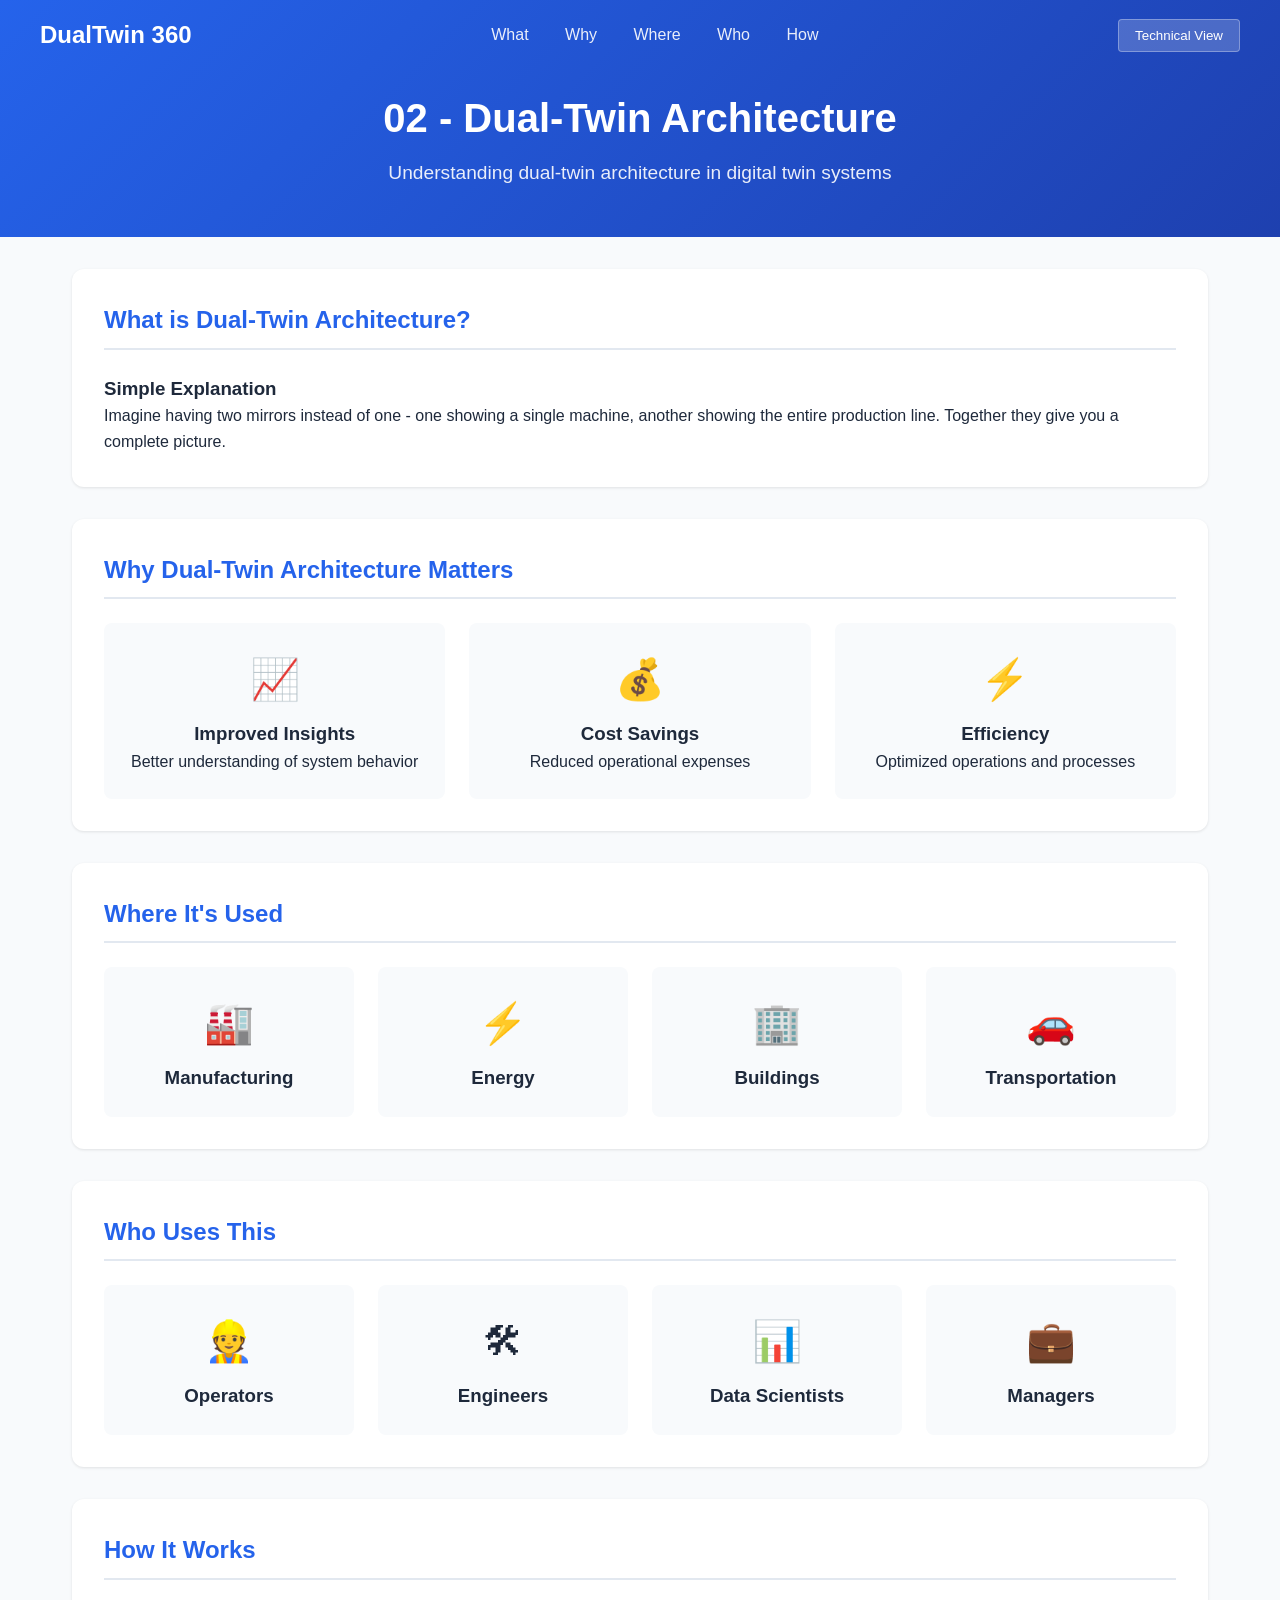
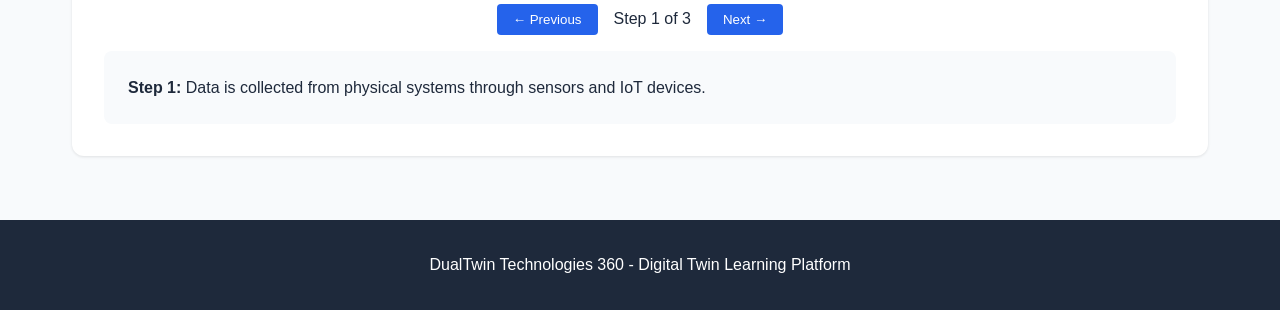
==== concepts/02_dual_twin_architecture/html_demo/index.html @ 0518badc "Add DualTwin Technologies 360° - Complete digital twin educational repository This comprehensive rep" ====
<!DOCTYPE html>
<html lang="en">
<head>
    <meta charset="UTF-8">
    <meta name="viewport" content="width=device-width, initial-scale=1.0">
    <title>Dual-Twin Architecture - DualTwin 360</title>
    <link rel="stylesheet" href="styles.css">
</head>
<body>
    <header>
        <nav>
            <div class="logo">DualTwin 360</div>
            <div class="nav-links">
                <a href="#what">What</a>
                <a href="#why">Why</a>
                <a href="#where">Where</a>
                <a href="#who">Who</a>
                <a href="#how">How</a>
            </div>
            <button id="viewToggle" class="view-toggle">Technical View</button>
        </nav>
        <h1>02 - Dual-Twin Architecture</h1>
        <p class="subtitle">Understanding dual-twin architecture in digital twin systems</p>
    </header>

    <main>
        <section id="what" class="section">
            <h2>What is Dual-Twin Architecture?</h2>
            <div class="content-wrapper">
                <div class="non-technical">
                    <h3>Simple Explanation</h3>
                    <p>Imagine having two mirrors instead of one - one showing a single machine, another showing the entire production line. Together they give you a complete picture.</p>
                </div>
                <div class="technical hidden">
                    <h3>Technical Definition</h3>
                    <p>A design pattern where multiple digital twins are interconnected to provide complementary perspectives, typically pairing asset twins with process twins.</p>
                </div>
            </div>
        </section>

        <section id="why" class="section">
            <h2>Why Dual-Twin Architecture Matters</h2>
            <div class="benefits-grid">
                <div class="benefit-card">
                    <div class="benefit-icon">&#128200;</div>
                    <h3>Improved Insights</h3>
                    <p>Better understanding of system behavior</p>
                </div>
                <div class="benefit-card">
                    <div class="benefit-icon">&#128176;</div>
                    <h3>Cost Savings</h3>
                    <p>Reduced operational expenses</p>
                </div>
                <div class="benefit-card">
                    <div class="benefit-icon">&#9889;</div>
                    <h3>Efficiency</h3>
                    <p>Optimized operations and processes</p>
                </div>
            </div>
        </section>

        <section id="where" class="section">
            <h2>Where It's Used</h2>
            <div class="industries-container">
                <div class="industry-item">
                    <div class="industry-icon">&#127981;</div>
                    <h3>Manufacturing</h3>
                </div>
                <div class="industry-item">
                    <div class="industry-icon">&#9889;</div>
                    <h3>Energy</h3>
                </div>
                <div class="industry-item">
                    <div class="industry-icon">&#127970;</div>
                    <h3>Buildings</h3>
                </div>
                <div class="industry-item">
                    <div class="industry-icon">&#128663;</div>
                    <h3>Transportation</h3>
                </div>
            </div>
        </section>

        <section id="who" class="section">
            <h2>Who Uses This</h2>
            <div class="roles-container">
                <div class="role-card">
                    <div class="role-icon">&#128119;</div>
                    <h3>Operators</h3>
                </div>
                <div class="role-card">
                    <div class="role-icon">&#128736;</div>
                    <h3>Engineers</h3>
                </div>
                <div class="role-card">
                    <div class="role-icon">&#128202;</div>
                    <h3>Data Scientists</h3>
                </div>
                <div class="role-card">
                    <div class="role-icon">&#128188;</div>
                    <h3>Managers</h3>
                </div>
            </div>
        </section>

        <section id="how" class="section">
            <h2>How It Works</h2>
            <div class="architecture-demo">
                <div class="step-container">
                    <button id="prevStep" class="step-btn">&larr; Previous</button>
                    <span id="stepIndicator">Step 1 of 3</span>
                    <button id="nextStep" class="step-btn">Next &rarr;</button>
                </div>
                <div class="step-description" id="stepDescription">
                    <p><strong>Step 1:</strong> Data is collected from physical systems through sensors and IoT devices.</p>
                </div>
            </div>
        </section>
    </main>

    <footer>
        <p>DualTwin Technologies 360 - Digital Twin Learning Platform</p>
    </footer>

    <script src="script.js"></script>
</body>
</html>
---- concepts/02_dual_twin_architecture/html_demo/styles.css ----
:root {
    --primary-color: #2563eb;
    --secondary-color: #1e40af;
    --accent-color: #3b82f6;
    --background-color: #f8fafc;
    --card-background: #ffffff;
    --text-color: #1e293b;
    --text-light: #64748b;
    --border-color: #e2e8f0;
}

* { margin: 0; padding: 0; box-sizing: border-box; }

body {
    font-family: -apple-system, BlinkMacSystemFont, 'Segoe UI', Roboto, sans-serif;
    background-color: var(--background-color);
    color: var(--text-color);
    line-height: 1.6;
}

header {
    background: linear-gradient(135deg, var(--primary-color), var(--secondary-color));
    color: white;
    padding: 1rem 2rem 3rem;
    text-align: center;
}

nav {
    display: flex;
    justify-content: space-between;
    align-items: center;
    max-width: 1200px;
    margin: 0 auto 2rem;
}

.logo { font-size: 1.5rem; font-weight: bold; }

.nav-links a {
    color: white;
    text-decoration: none;
    margin: 0 1rem;
    opacity: 0.9;
}

.view-toggle {
    background: rgba(255,255,255,0.2);
    border: 1px solid rgba(255,255,255,0.3);
    color: white;
    padding: 0.5rem 1rem;
    border-radius: 4px;
    cursor: pointer;
}

h1 { font-size: 2.5rem; margin-bottom: 0.5rem; }
.subtitle { opacity: 0.9; font-size: 1.2rem; }

main { max-width: 1200px; margin: 0 auto; padding: 2rem; }

.section {
    background: var(--card-background);
    border-radius: 12px;
    padding: 2rem;
    margin-bottom: 2rem;
    box-shadow: 0 1px 3px rgba(0,0,0,0.1);
}

.section h2 {
    color: var(--primary-color);
    margin-bottom: 1.5rem;
    border-bottom: 2px solid var(--border-color);
    padding-bottom: 0.5rem;
}

.hidden { display: none; }

.benefits-grid, .industries-container, .roles-container {
    display: grid;
    grid-template-columns: repeat(auto-fit, minmax(200px, 1fr));
    gap: 1.5rem;
}

.benefit-card, .industry-item, .role-card {
    background: var(--background-color);
    border-radius: 8px;
    padding: 1.5rem;
    text-align: center;
}

.benefit-icon, .industry-icon, .role-icon {
    font-size: 2.5rem;
    margin-bottom: 0.5rem;
}

.step-container {
    display: flex;
    justify-content: center;
    align-items: center;
    gap: 1rem;
    margin-bottom: 1rem;
}

.step-btn {
    background: var(--primary-color);
    color: white;
    border: none;
    padding: 0.5rem 1rem;
    border-radius: 4px;
    cursor: pointer;
}

.step-description {
    background: var(--background-color);
    border-radius: 8px;
    padding: 1.5rem;
}

footer {
    background: var(--text-color);
    color: white;
    text-align: center;
    padding: 2rem;
}

@media (max-width: 768px) {
    nav { flex-direction: column; gap: 1rem; }
}
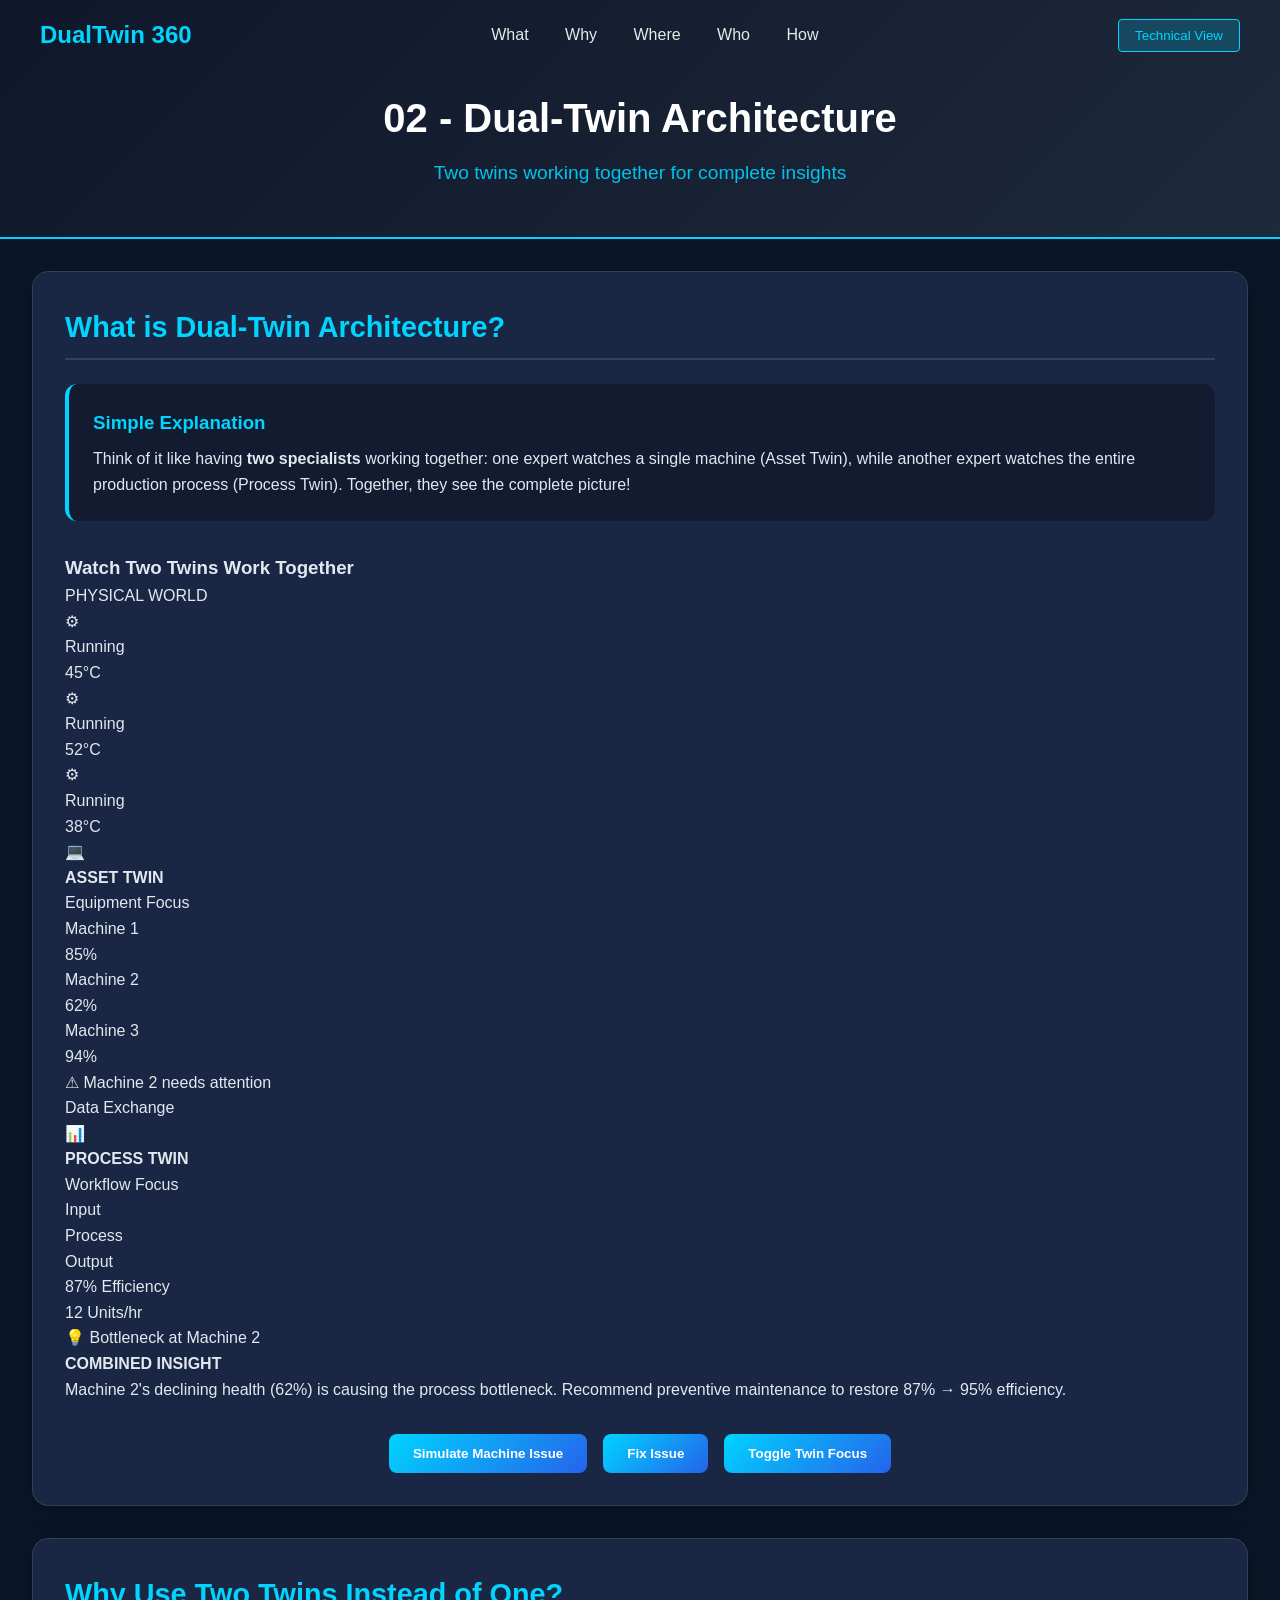
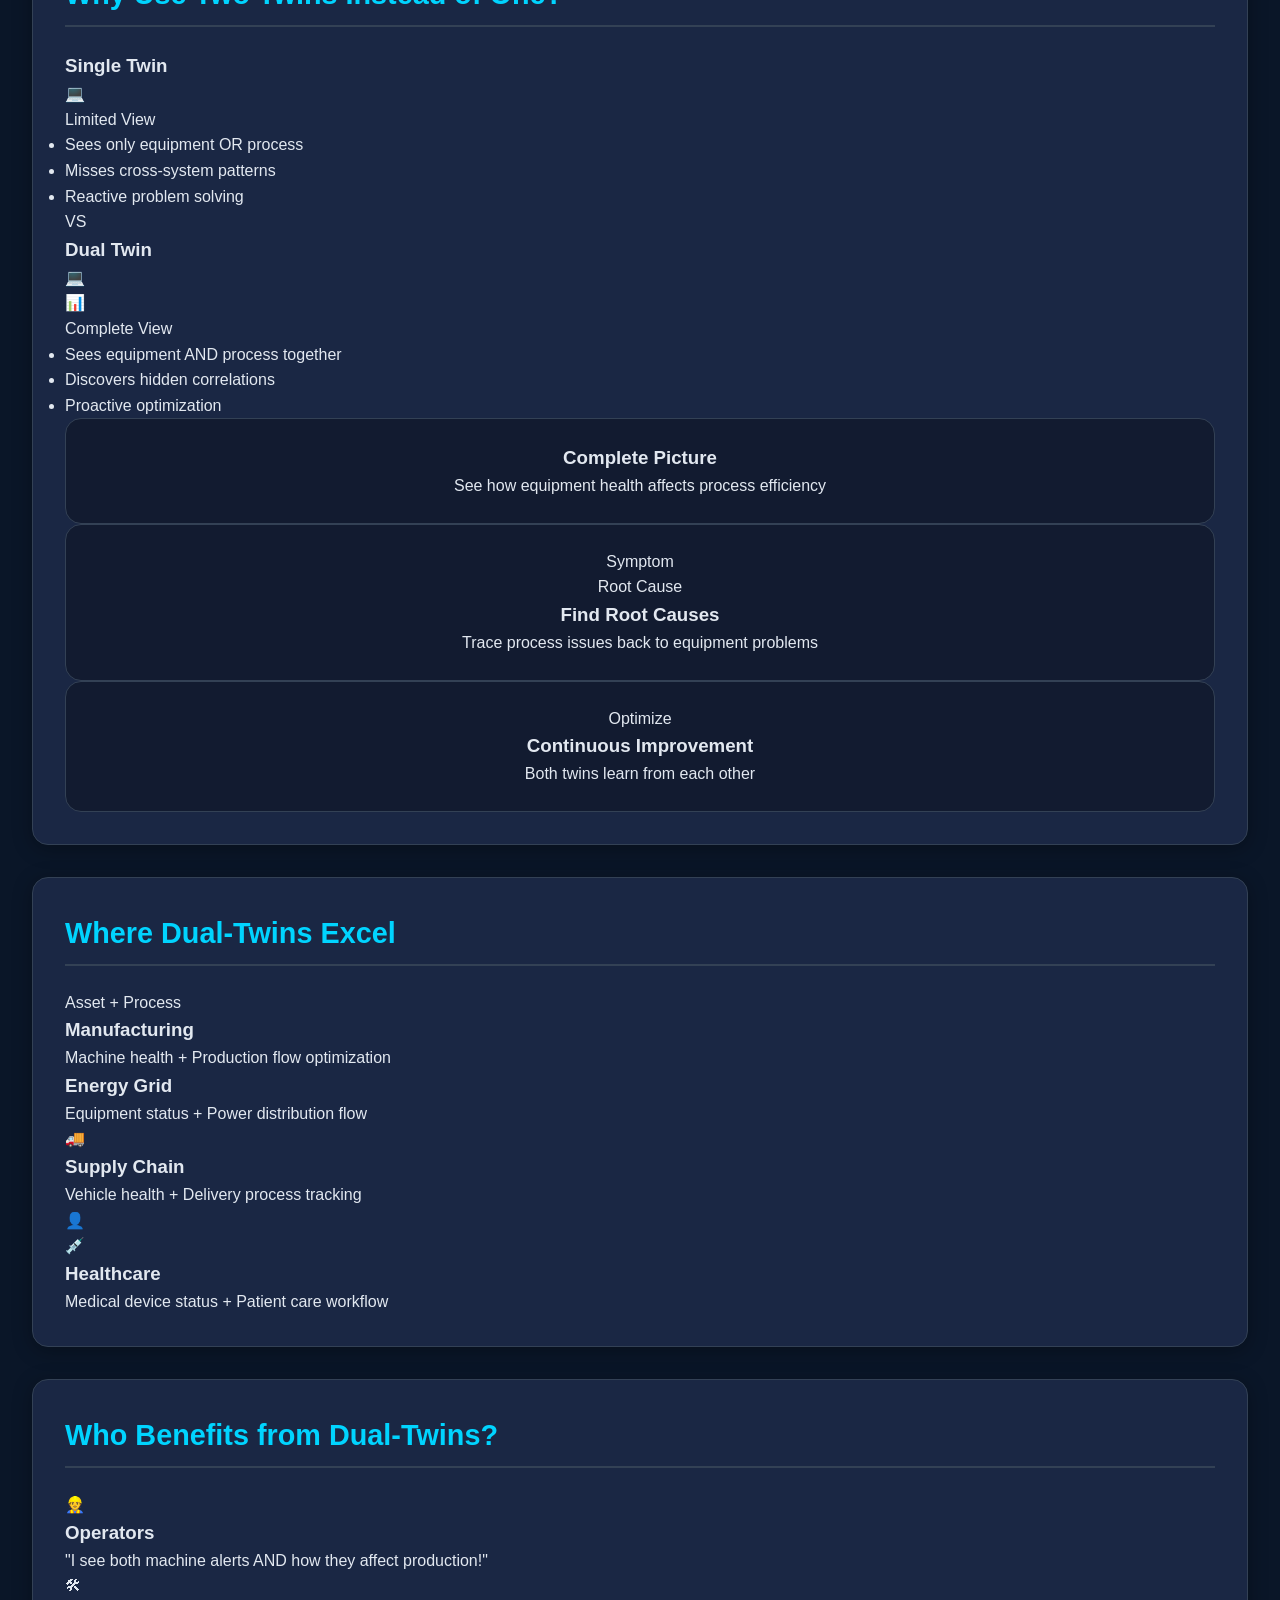
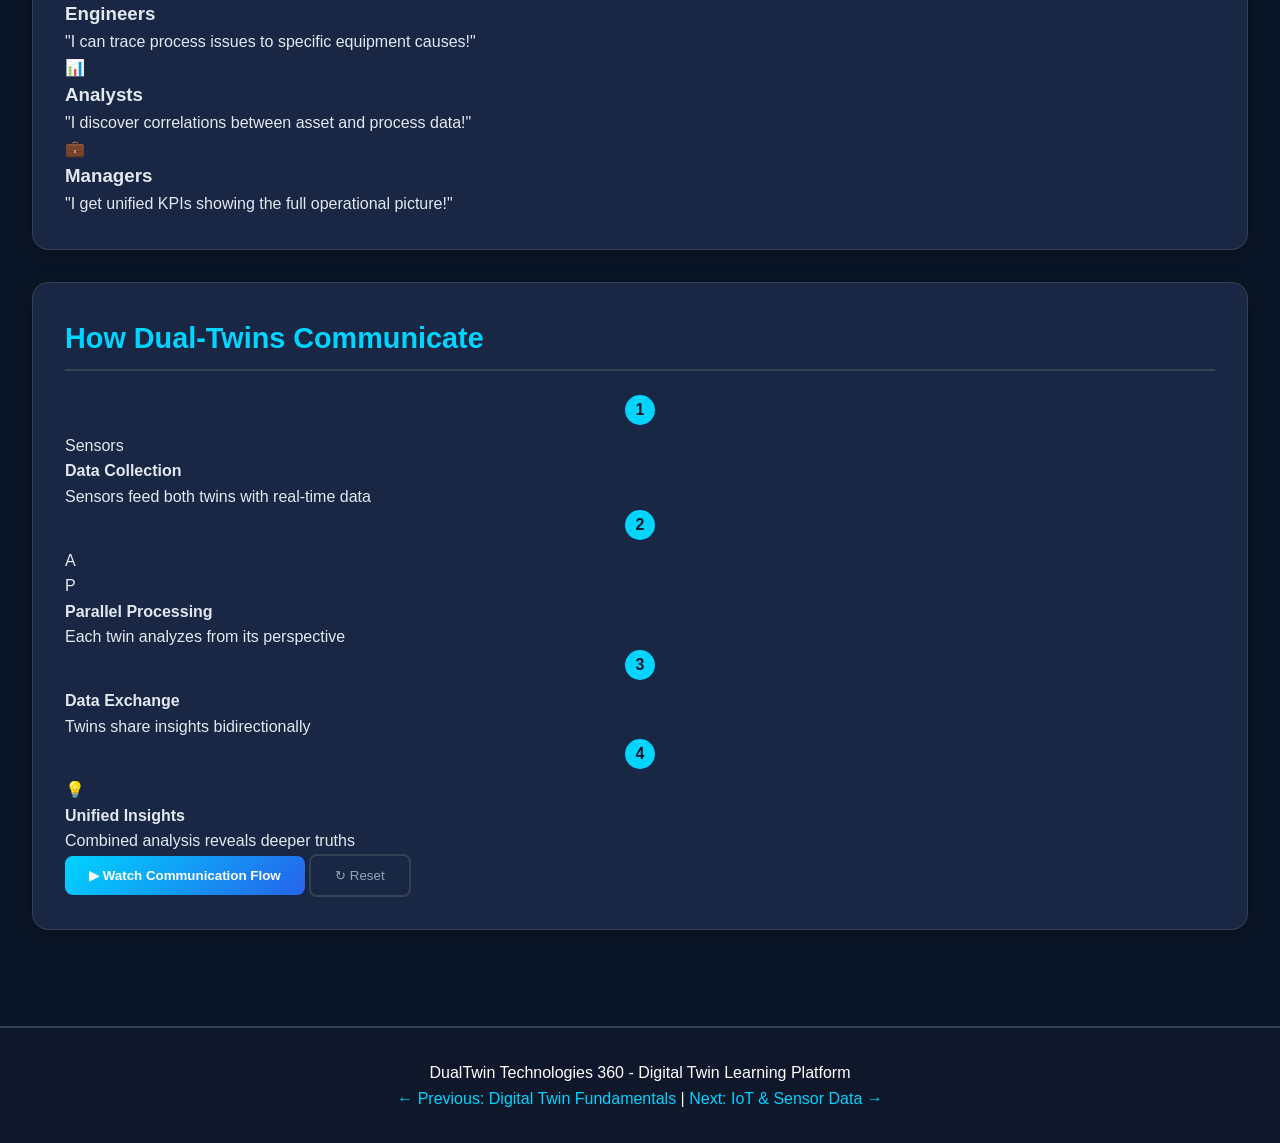
==== commit cce0d978: "Enhance HTML demos with concept-specific animations and dark theme - Concept 01 (Digital Twin Fundam" ====
--- a/concepts/02_dual_twin_architecture/html_demo/index.html
+++ b/concepts/02_dual_twin_architecture/html_demo/index.html
@@ -20,108 +20,430 @@
             <button id="viewToggle" class="view-toggle">Technical View</button>
         </nav>
         <h1>02 - Dual-Twin Architecture</h1>
-        <p class="subtitle">Understanding dual-twin architecture in digital twin systems</p>
+        <p class="subtitle">Two twins working together for complete insights</p>
     </header>
 
     <main>
+        <!-- WHAT Section with Dual Twin Visualization -->
         <section id="what" class="section">
             <h2>What is Dual-Twin Architecture?</h2>
             <div class="content-wrapper">
-                <div class="non-technical">
-                    <h3>Simple Explanation</h3>
-                    <p>Imagine having two mirrors instead of one - one showing a single machine, another showing the entire production line. Together they give you a complete picture.</p>
-                </div>
-                <div class="technical hidden">
-                    <h3>Technical Definition</h3>
-                    <p>A design pattern where multiple digital twins are interconnected to provide complementary perspectives, typically pairing asset twins with process twins.</p>
+                <div class="explanation-box">
+                    <div class="non-technical">
+                        <h3>Simple Explanation</h3>
+                        <p>Think of it like having <strong>two specialists</strong> working together: one expert watches a single machine (Asset Twin), while another expert watches the entire production process (Process Twin). Together, they see the complete picture!</p>
+                    </div>
+                    <div class="technical hidden">
+                        <h3>Technical Definition</h3>
+                        <p>Dual-Twin Architecture pairs an <strong>Asset Digital Twin</strong> (representing physical equipment state) with a <strong>Process Digital Twin</strong> (representing workflow and operations), enabling bidirectional data exchange for holistic system optimization.</p>
+                    </div>
+                </div>
+                
+                <!-- Interactive Dual Twin Animation -->
+                <div class="dual-twin-demo">
+                    <h3>Watch Two Twins Work Together</h3>
+                    <div class="dual-scene">
+                        <!-- Physical World -->
+                        <div class="physical-layer">
+                            <div class="layer-label">PHYSICAL WORLD</div>
+                            <div class="factory-floor">
+                                <div class="machine-unit" id="machine1">
+                                    <div class="machine-icon">&#9881;</div>
+                                    <div class="machine-status running">Running</div>
+                                    <div class="machine-temp">45°C</div>
+                                </div>
+                                <div class="conveyor-line">
+                                    <div class="product-item"></div>
+                                    <div class="product-item"></div>
+                                    <div class="product-item"></div>
+                                </div>
+                                <div class="machine-unit" id="machine2">
+                                    <div class="machine-icon">&#9881;</div>
+                                    <div class="machine-status running">Running</div>
+                                    <div class="machine-temp">52°C</div>
+                                </div>
+                                <div class="conveyor-line">
+                                    <div class="product-item"></div>
+                                    <div class="product-item"></div>
+                                </div>
+                                <div class="machine-unit" id="machine3">
+                                    <div class="machine-icon">&#9881;</div>
+                                    <div class="machine-status running">Running</div>
+                                    <div class="machine-temp">38°C</div>
+                                </div>
+                            </div>
+                        </div>
+                        
+                        <!-- Data Flow Arrows -->
+                        <div class="data-flow-vertical">
+                            <div class="flow-particle"></div>
+                            <div class="flow-particle"></div>
+                            <div class="flow-particle"></div>
+                        </div>
+                        
+                        <!-- Twin Layer -->
+                        <div class="twin-layer">
+                            <!-- Asset Twin -->
+                            <div class="twin-box asset-twin" id="assetTwin">
+                                <div class="twin-header">
+                                    <div class="twin-icon">&#128187;</div>
+                                    <h4>ASSET TWIN</h4>
+                                    <div class="twin-badge">Equipment Focus</div>
+                                </div>
+                                <div class="twin-content">
+                                    <div class="asset-monitor">
+                                        <div class="monitor-item">
+                                            <span class="label">Machine 1</span>
+                                            <div class="health-bar">
+                                                <div class="health-fill" style="width: 85%"></div>
+                                            </div>
+                                            <span class="value">85%</span>
+                                        </div>
+                                        <div class="monitor-item">
+                                            <span class="label">Machine 2</span>
+                                            <div class="health-bar">
+                                                <div class="health-fill warning" style="width: 62%"></div>
+                                            </div>
+                                            <span class="value">62%</span>
+                                        </div>
+                                        <div class="monitor-item">
+                                            <span class="label">Machine 3</span>
+                                            <div class="health-bar">
+                                                <div class="health-fill" style="width: 94%"></div>
+                                            </div>
+                                            <span class="value">94%</span>
+                                        </div>
+                                    </div>
+                                    <div class="twin-insight">
+                                        <span class="insight-icon">&#9888;</span>
+                                        <span>Machine 2 needs attention</span>
+                                    </div>
+                                </div>
+                            </div>
+                            
+                            <!-- Connection Bridge -->
+                            <div class="twin-bridge">
+                                <div class="bridge-line"></div>
+                                <div class="bridge-data" id="bridgeData1"></div>
+                                <div class="bridge-data" id="bridgeData2"></div>
+                                <div class="bridge-label">Data Exchange</div>
+                            </div>
+                            
+                            <!-- Process Twin -->
+                            <div class="twin-box process-twin" id="processTwin">
+                                <div class="twin-header">
+                                    <div class="twin-icon">&#128202;</div>
+                                    <h4>PROCESS TWIN</h4>
+                                    <div class="twin-badge">Workflow Focus</div>
+                                </div>
+                                <div class="twin-content">
+                                    <div class="process-flow-mini">
+                                        <div class="flow-stage active">
+                                            <div class="stage-dot"></div>
+                                            <span>Input</span>
+                                        </div>
+                                        <div class="flow-connector"></div>
+                                        <div class="flow-stage active">
+                                            <div class="stage-dot"></div>
+                                            <span>Process</span>
+                                        </div>
+                                        <div class="flow-connector"></div>
+                                        <div class="flow-stage">
+                                            <div class="stage-dot"></div>
+                                            <span>Output</span>
+                                        </div>
+                                    </div>
+                                    <div class="process-metrics">
+                                        <div class="metric">
+                                            <span class="metric-value">87%</span>
+                                            <span class="metric-label">Efficiency</span>
+                                        </div>
+                                        <div class="metric">
+                                            <span class="metric-value">12</span>
+                                            <span class="metric-label">Units/hr</span>
+                                        </div>
+                                    </div>
+                                    <div class="twin-insight">
+                                        <span class="insight-icon">&#128161;</span>
+                                        <span>Bottleneck at Machine 2</span>
+                                    </div>
+                                </div>
+                            </div>
+                        </div>
+                        
+                        <!-- Combined Insight -->
+                        <div class="combined-insight">
+                            <div class="insight-header">
+                                <span class="pulse-dot"></span>
+                                <h4>COMBINED INSIGHT</h4>
+                            </div>
+                            <p id="combinedMessage">Machine 2's declining health (62%) is causing the process bottleneck. Recommend preventive maintenance to restore 87% → 95% efficiency.</p>
+                        </div>
+                    </div>
+                    
+                    <!-- Interactive Controls -->
+                    <div class="demo-controls">
+                        <button id="simulateIssue" class="control-btn issue">Simulate Machine Issue</button>
+                        <button id="fixIssue" class="control-btn fix">Fix Issue</button>
+                        <button id="toggleView" class="control-btn view">Toggle Twin Focus</button>
+                    </div>
                 </div>
             </div>
         </section>
 
+        <!-- WHY Section -->
         <section id="why" class="section">
-            <h2>Why Dual-Twin Architecture Matters</h2>
-            <div class="benefits-grid">
+            <h2>Why Use Two Twins Instead of One?</h2>
+            <div class="comparison-demo">
+                <div class="comparison-side single">
+                    <h3>Single Twin</h3>
+                    <div class="comparison-visual">
+                        <div class="single-twin-icon">&#128187;</div>
+                        <div class="view-scope narrow">
+                            <span>Limited View</span>
+                        </div>
+                    </div>
+                    <ul class="comparison-list">
+                        <li>Sees only equipment OR process</li>
+                        <li>Misses cross-system patterns</li>
+                        <li>Reactive problem solving</li>
+                    </ul>
+                </div>
+                
+                <div class="vs-divider">
+                    <span>VS</span>
+                </div>
+                
+                <div class="comparison-side dual">
+                    <h3>Dual Twin</h3>
+                    <div class="comparison-visual">
+                        <div class="dual-twin-icons">
+                            <div class="mini-twin">&#128187;</div>
+                            <div class="connection-line"></div>
+                            <div class="mini-twin">&#128202;</div>
+                        </div>
+                        <div class="view-scope wide">
+                            <span>Complete View</span>
+                        </div>
+                    </div>
+                    <ul class="comparison-list">
+                        <li>Sees equipment AND process together</li>
+                        <li>Discovers hidden correlations</li>
+                        <li>Proactive optimization</li>
+                    </ul>
+                </div>
+            </div>
+            
+            <div class="benefits-showcase">
                 <div class="benefit-card">
-                    <div class="benefit-icon">&#128200;</div>
-                    <h3>Improved Insights</h3>
-                    <p>Better understanding of system behavior</p>
+                    <div class="benefit-anim">
+                        <div class="puzzle-pieces">
+                            <div class="piece piece1"></div>
+                            <div class="piece piece2"></div>
+                        </div>
+                    </div>
+                    <h3>Complete Picture</h3>
+                    <p>See how equipment health affects process efficiency</p>
                 </div>
                 <div class="benefit-card">
-                    <div class="benefit-icon">&#128176;</div>
-                    <h3>Cost Savings</h3>
-                    <p>Reduced operational expenses</p>
+                    <div class="benefit-anim">
+                        <div class="root-cause">
+                            <div class="symptom">Symptom</div>
+                            <div class="arrow-down"></div>
+                            <div class="cause">Root Cause</div>
+                        </div>
+                    </div>
+                    <h3>Find Root Causes</h3>
+                    <p>Trace process issues back to equipment problems</p>
                 </div>
                 <div class="benefit-card">
-                    <div class="benefit-icon">&#9889;</div>
-                    <h3>Efficiency</h3>
-                    <p>Optimized operations and processes</p>
+                    <div class="benefit-anim">
+                        <div class="optimization-cycle">
+                            <div class="cycle-arrow"></div>
+                            <span>Optimize</span>
+                        </div>
+                    </div>
+                    <h3>Continuous Improvement</h3>
+                    <p>Both twins learn from each other</p>
                 </div>
             </div>
         </section>
 
+        <!-- WHERE Section -->
         <section id="where" class="section">
-            <h2>Where It's Used</h2>
-            <div class="industries-container">
-                <div class="industry-item">
-                    <div class="industry-icon">&#127981;</div>
+            <h2>Where Dual-Twins Excel</h2>
+            <div class="use-case-showcase">
+                <div class="use-case-card" data-case="manufacturing">
+                    <div class="case-animation">
+                        <div class="factory-mini">
+                            <div class="assembly-line">
+                                <div class="station"></div>
+                                <div class="station"></div>
+                                <div class="station"></div>
+                            </div>
+                            <div class="twin-overlay">
+                                <span class="overlay-label">Asset + Process</span>
+                            </div>
+                        </div>
+                    </div>
                     <h3>Manufacturing</h3>
-                </div>
-                <div class="industry-item">
-                    <div class="industry-icon">&#9889;</div>
-                    <h3>Energy</h3>
-                </div>
-                <div class="industry-item">
-                    <div class="industry-icon">&#127970;</div>
-                    <h3>Buildings</h3>
-                </div>
-                <div class="industry-item">
-                    <div class="industry-icon">&#128663;</div>
-                    <h3>Transportation</h3>
+                    <p>Machine health + Production flow optimization</p>
+                </div>
+                
+                <div class="use-case-card" data-case="energy">
+                    <div class="case-animation">
+                        <div class="power-grid">
+                            <div class="generator"></div>
+                            <div class="power-line"></div>
+                            <div class="consumer"></div>
+                        </div>
+                    </div>
+                    <h3>Energy Grid</h3>
+                    <p>Equipment status + Power distribution flow</p>
+                </div>
+                
+                <div class="use-case-card" data-case="logistics">
+                    <div class="case-animation">
+                        <div class="supply-chain">
+                            <div class="warehouse"></div>
+                            <div class="truck-icon">&#128666;</div>
+                            <div class="destination"></div>
+                        </div>
+                    </div>
+                    <h3>Supply Chain</h3>
+                    <p>Vehicle health + Delivery process tracking</p>
+                </div>
+                
+                <div class="use-case-card" data-case="healthcare">
+                    <div class="case-animation">
+                        <div class="hospital-flow">
+                            <div class="patient-icon">&#128100;</div>
+                            <div class="treatment-path"></div>
+                            <div class="equipment-icon">&#128137;</div>
+                        </div>
+                    </div>
+                    <h3>Healthcare</h3>
+                    <p>Medical device status + Patient care workflow</p>
                 </div>
             </div>
         </section>
 
+        <!-- WHO Section -->
         <section id="who" class="section">
-            <h2>Who Uses This</h2>
-            <div class="roles-container">
-                <div class="role-card">
-                    <div class="role-icon">&#128119;</div>
+            <h2>Who Benefits from Dual-Twins?</h2>
+            <div class="stakeholder-map">
+                <div class="stakeholder" data-role="operator">
+                    <div class="stakeholder-icon">&#128119;</div>
                     <h3>Operators</h3>
-                </div>
-                <div class="role-card">
-                    <div class="role-icon">&#128736;</div>
+                    <div class="benefit-bubble">
+                        <p>"I see both machine alerts AND how they affect production!"</p>
+                    </div>
+                </div>
+                
+                <div class="stakeholder" data-role="engineer">
+                    <div class="stakeholder-icon">&#128736;</div>
                     <h3>Engineers</h3>
-                </div>
-                <div class="role-card">
-                    <div class="role-icon">&#128202;</div>
-                    <h3>Data Scientists</h3>
-                </div>
-                <div class="role-card">
-                    <div class="role-icon">&#128188;</div>
+                    <div class="benefit-bubble">
+                        <p>"I can trace process issues to specific equipment causes!"</p>
+                    </div>
+                </div>
+                
+                <div class="stakeholder" data-role="analyst">
+                    <div class="stakeholder-icon">&#128202;</div>
+                    <h3>Analysts</h3>
+                    <div class="benefit-bubble">
+                        <p>"I discover correlations between asset and process data!"</p>
+                    </div>
+                </div>
+                
+                <div class="stakeholder" data-role="manager">
+                    <div class="stakeholder-icon">&#128188;</div>
                     <h3>Managers</h3>
+                    <div class="benefit-bubble">
+                        <p>"I get unified KPIs showing the full operational picture!"</p>
+                    </div>
                 </div>
             </div>
         </section>
 
+        <!-- HOW Section -->
         <section id="how" class="section">
-            <h2>How It Works</h2>
-            <div class="architecture-demo">
-                <div class="step-container">
-                    <button id="prevStep" class="step-btn">&larr; Previous</button>
-                    <span id="stepIndicator">Step 1 of 3</span>
-                    <button id="nextStep" class="step-btn">Next &rarr;</button>
-                </div>
-                <div class="step-description" id="stepDescription">
-                    <p><strong>Step 1:</strong> Data is collected from physical systems through sensors and IoT devices.</p>
-                </div>
+            <h2>How Dual-Twins Communicate</h2>
+            <div class="communication-demo">
+                <div class="comm-step" id="commStep1">
+                    <div class="step-number">1</div>
+                    <div class="step-visual">
+                        <div class="data-source">
+                            <span>Sensors</span>
+                            <div class="sensor-pulse"></div>
+                        </div>
+                    </div>
+                    <h4>Data Collection</h4>
+                    <p>Sensors feed both twins with real-time data</p>
+                </div>
+                
+                <div class="comm-arrow">
+                    <div class="arrow-flow-anim"></div>
+                </div>
+                
+                <div class="comm-step" id="commStep2">
+                    <div class="step-number">2</div>
+                    <div class="step-visual">
+                        <div class="twin-pair">
+                            <div class="mini-asset">A</div>
+                            <div class="mini-process">P</div>
+                        </div>
+                    </div>
+                    <h4>Parallel Processing</h4>
+                    <p>Each twin analyzes from its perspective</p>
+                </div>
+                
+                <div class="comm-arrow">
+                    <div class="arrow-flow-anim"></div>
+                </div>
+                
+                <div class="comm-step" id="commStep3">
+                    <div class="step-number">3</div>
+                    <div class="step-visual">
+                        <div class="exchange-visual">
+                            <div class="exchange-arrow left"></div>
+                            <div class="exchange-arrow right"></div>
+                        </div>
+                    </div>
+                    <h4>Data Exchange</h4>
+                    <p>Twins share insights bidirectionally</p>
+                </div>
+                
+                <div class="comm-arrow">
+                    <div class="arrow-flow-anim"></div>
+                </div>
+                
+                <div class="comm-step" id="commStep4">
+                    <div class="step-number">4</div>
+                    <div class="step-visual">
+                        <div class="unified-insight">
+                            <div class="insight-glow"></div>
+                            <span>&#128161;</span>
+                        </div>
+                    </div>
+                    <h4>Unified Insights</h4>
+                    <p>Combined analysis reveals deeper truths</p>
+                </div>
+            </div>
+            
+            <div class="demo-buttons">
+                <button id="runCommDemo" class="run-btn">&#9654; Watch Communication Flow</button>
+                <button id="resetCommDemo" class="reset-btn">&#8635; Reset</button>
             </div>
         </section>
     </main>
 
     <footer>
         <p>DualTwin Technologies 360 - Digital Twin Learning Platform</p>
+        <p><a href="../01_digital_twin_fundamentals/html_demo/index.html">&larr; Previous: Digital Twin Fundamentals</a> | 
+           <a href="../03_iot_and_sensor_data_streams/html_demo/index.html">Next: IoT & Sensor Data &rarr;</a></p>
     </footer>
 
     <script src="script.js"></script>
 </body>
-</html>+</html>
--- a/concepts/02_dual_twin_architecture/html_demo/styles.css
+++ b/concepts/02_dual_twin_architecture/html_demo/styles.css
@@ -2,11 +2,15 @@
     --primary-color: #2563eb;
     --secondary-color: #1e40af;
     --accent-color: #3b82f6;
-    --background-color: #f8fafc;
-    --card-background: #ffffff;
-    --text-color: #1e293b;
-    --text-light: #64748b;
-    --border-color: #e2e8f0;
+    --background-color: #0a1628;
+    --card-background: #1a2744;
+    --text-color: #e2e8f0;
+    --text-light: #94a3b8;
+    --border-color: #334155;
+    --success-color: #10b981;
+    --warning-color: #f59e0b;
+    --danger-color: #ef4444;
+    --glow-color: #00d4ff;
 }
 
 * { margin: 0; padding: 0; box-sizing: border-box; }
@@ -19,10 +23,11 @@
 }
 
 header {
-    background: linear-gradient(135deg, var(--primary-color), var(--secondary-color));
+    background: linear-gradient(135deg, #0f172a, #1e293b);
     color: white;
     padding: 1rem 2rem 3rem;
     text-align: center;
+    border-bottom: 2px solid var(--glow-color);
 }
 
 nav {
@@ -33,94 +38,224 @@
     margin: 0 auto 2rem;
 }
 
-.logo { font-size: 1.5rem; font-weight: bold; }
+.logo { font-size: 1.5rem; font-weight: bold; color: var(--glow-color); }
 
 .nav-links a {
     color: white;
     text-decoration: none;
     margin: 0 1rem;
     opacity: 0.9;
-}
+    transition: all 0.3s;
+}
+
+.nav-links a:hover { opacity: 1; color: var(--glow-color); }
 
 .view-toggle {
-    background: rgba(255,255,255,0.2);
-    border: 1px solid rgba(255,255,255,0.3);
-    color: white;
+    background: rgba(0,212,255,0.2);
+    border: 1px solid var(--glow-color);
+    color: var(--glow-color);
     padding: 0.5rem 1rem;
     border-radius: 4px;
     cursor: pointer;
-}
+    transition: all 0.3s;
+}
+
+.view-toggle:hover { background: var(--glow-color); color: #0a1628; }
 
 h1 { font-size: 2.5rem; margin-bottom: 0.5rem; }
-.subtitle { opacity: 0.9; font-size: 1.2rem; }
-
-main { max-width: 1200px; margin: 0 auto; padding: 2rem; }
+.subtitle { opacity: 0.9; font-size: 1.2rem; color: var(--glow-color); }
+
+main { max-width: 1400px; margin: 0 auto; padding: 2rem; }
 
 .section {
     background: var(--card-background);
-    border-radius: 12px;
+    border-radius: 16px;
     padding: 2rem;
     margin-bottom: 2rem;
-    box-shadow: 0 1px 3px rgba(0,0,0,0.1);
+    box-shadow: 0 4px 20px rgba(0,0,0,0.3);
+    border: 1px solid var(--border-color);
 }
 
 .section h2 {
-    color: var(--primary-color);
+    color: var(--glow-color);
     margin-bottom: 1.5rem;
+    padding-bottom: 0.5rem;
     border-bottom: 2px solid var(--border-color);
-    padding-bottom: 0.5rem;
+    font-size: 1.8rem;
 }
 
 .hidden { display: none; }
 
-.benefits-grid, .industries-container, .roles-container {
+.explanation-box {
+    background: rgba(0,0,0,0.3);
+    padding: 1.5rem;
+    border-radius: 12px;
+    border-left: 4px solid var(--glow-color);
+    margin-bottom: 2rem;
+}
+
+.explanation-box h3 { color: var(--glow-color); margin-bottom: 0.5rem; }
+
+.animation-container {
+    background: linear-gradient(180deg, #0f172a 0%, #1e293b 100%);
+    border-radius: 16px;
+    padding: 2rem;
+    border: 1px solid var(--border-color);
+    min-height: 400px;
+}
+
+.animation-container h3 {
+    text-align: center;
+    color: var(--text-color);
+    margin-bottom: 1.5rem;
+}
+
+.benefits-grid {
+    display: grid;
+    grid-template-columns: repeat(auto-fit, minmax(250px, 1fr));
+    gap: 1.5rem;
+}
+
+.benefit-card {
+    background: rgba(0,0,0,0.3);
+    border-radius: 16px;
+    padding: 1.5rem;
+    text-align: center;
+    border: 1px solid var(--border-color);
+    transition: all 0.3s;
+}
+
+.benefit-card:hover {
+    transform: translateY(-5px);
+    border-color: var(--glow-color);
+}
+
+.benefit-icon {
+    font-size: 3rem;
+    margin-bottom: 1rem;
+    display: block;
+}
+
+.card-grid {
     display: grid;
     grid-template-columns: repeat(auto-fit, minmax(200px, 1fr));
     gap: 1.5rem;
 }
 
-.benefit-card, .industry-item, .role-card {
-    background: var(--background-color);
-    border-radius: 8px;
-    padding: 1.5rem;
-    text-align: center;
-}
-
-.benefit-icon, .industry-icon, .role-icon {
-    font-size: 2.5rem;
-    margin-bottom: 0.5rem;
-}
-
-.step-container {
-    display: flex;
+.card-item {
+    background: rgba(0,0,0,0.3);
+    border-radius: 12px;
+    padding: 1.5rem;
+    text-align: center;
+    border: 1px solid var(--border-color);
+    transition: all 0.3s;
+}
+
+.card-item:hover {
+    border-color: var(--glow-color);
+    transform: scale(1.02);
+}
+
+.card-icon { font-size: 2.5rem; margin-bottom: 0.5rem; display: block; }
+
+.process-flow {
+    display: flex;
+    flex-wrap: wrap;
     justify-content: center;
     align-items: center;
     gap: 1rem;
-    margin-bottom: 1rem;
-}
-
-.step-btn {
-    background: var(--primary-color);
+}
+
+.flow-step {
+    background: rgba(0,0,0,0.3);
+    border-radius: 12px;
+    padding: 1.5rem;
+    text-align: center;
+    border: 2px solid var(--border-color);
+    min-width: 150px;
+    transition: all 0.5s;
+    opacity: 0.5;
+}
+
+.flow-step.active {
+    opacity: 1;
+    border-color: var(--glow-color);
+    box-shadow: 0 0 20px rgba(0,212,255,0.3);
+}
+
+.step-number {
+    width: 30px;
+    height: 30px;
+    background: var(--glow-color);
+    color: #0a1628;
+    border-radius: 50%;
+    display: flex;
+    align-items: center;
+    justify-content: center;
+    font-weight: bold;
+    margin: 0 auto 0.5rem;
+}
+
+.flow-arrow {
+    font-size: 1.5rem;
+    color: var(--glow-color);
+    animation: arrowPulse 1s ease-in-out infinite;
+}
+
+@keyframes arrowPulse {
+    0%, 100% { opacity: 0.5; transform: translateX(0); }
+    50% { opacity: 1; transform: translateX(5px); }
+}
+
+.demo-controls {
+    display: flex;
+    justify-content: center;
+    gap: 1rem;
+    margin-top: 2rem;
+}
+
+.control-btn, .run-btn {
+    background: linear-gradient(135deg, var(--glow-color), var(--primary-color));
     color: white;
     border: none;
-    padding: 0.5rem 1rem;
-    border-radius: 4px;
+    padding: 0.75rem 1.5rem;
+    border-radius: 8px;
+    font-weight: bold;
     cursor: pointer;
-}
-
-.step-description {
-    background: var(--background-color);
+    transition: all 0.3s;
+}
+
+.control-btn:hover, .run-btn:hover {
+    transform: scale(1.05);
+    box-shadow: 0 0 20px rgba(0,212,255,0.5);
+}
+
+.reset-btn {
+    background: transparent;
+    color: var(--text-light);
+    border: 2px solid var(--border-color);
+    padding: 0.75rem 1.5rem;
     border-radius: 8px;
-    padding: 1.5rem;
-}
+    cursor: pointer;
+    transition: all 0.3s;
+}
+
+.reset-btn:hover { border-color: var(--text-light); }
 
 footer {
-    background: var(--text-color);
+    background: #0f172a;
     color: white;
     text-align: center;
     padding: 2rem;
-}
+    margin-top: 2rem;
+    border-top: 2px solid var(--border-color);
+}
+
+footer a { color: var(--glow-color); text-decoration: none; }
 
 @media (max-width: 768px) {
     nav { flex-direction: column; gap: 1rem; }
-}+    h1 { font-size: 1.8rem; }
+    .process-flow { flex-direction: column; }
+}
+
